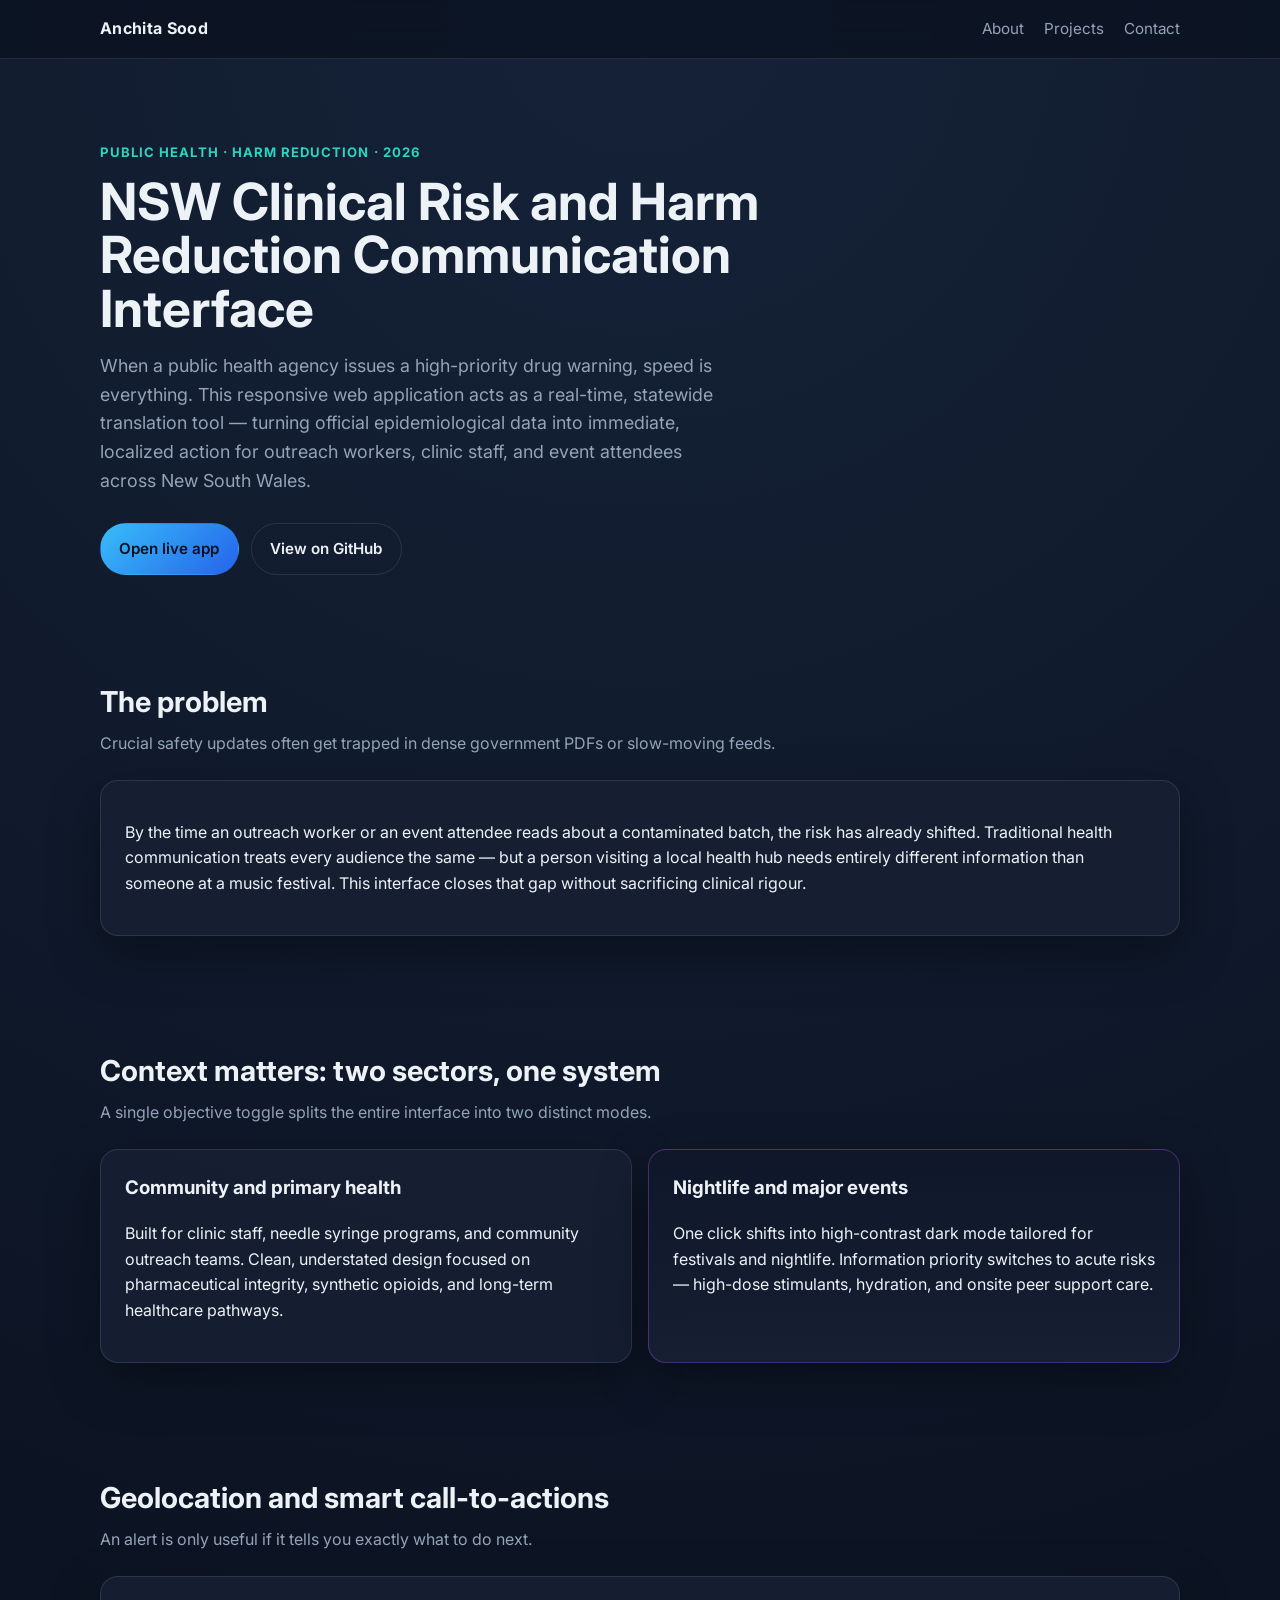
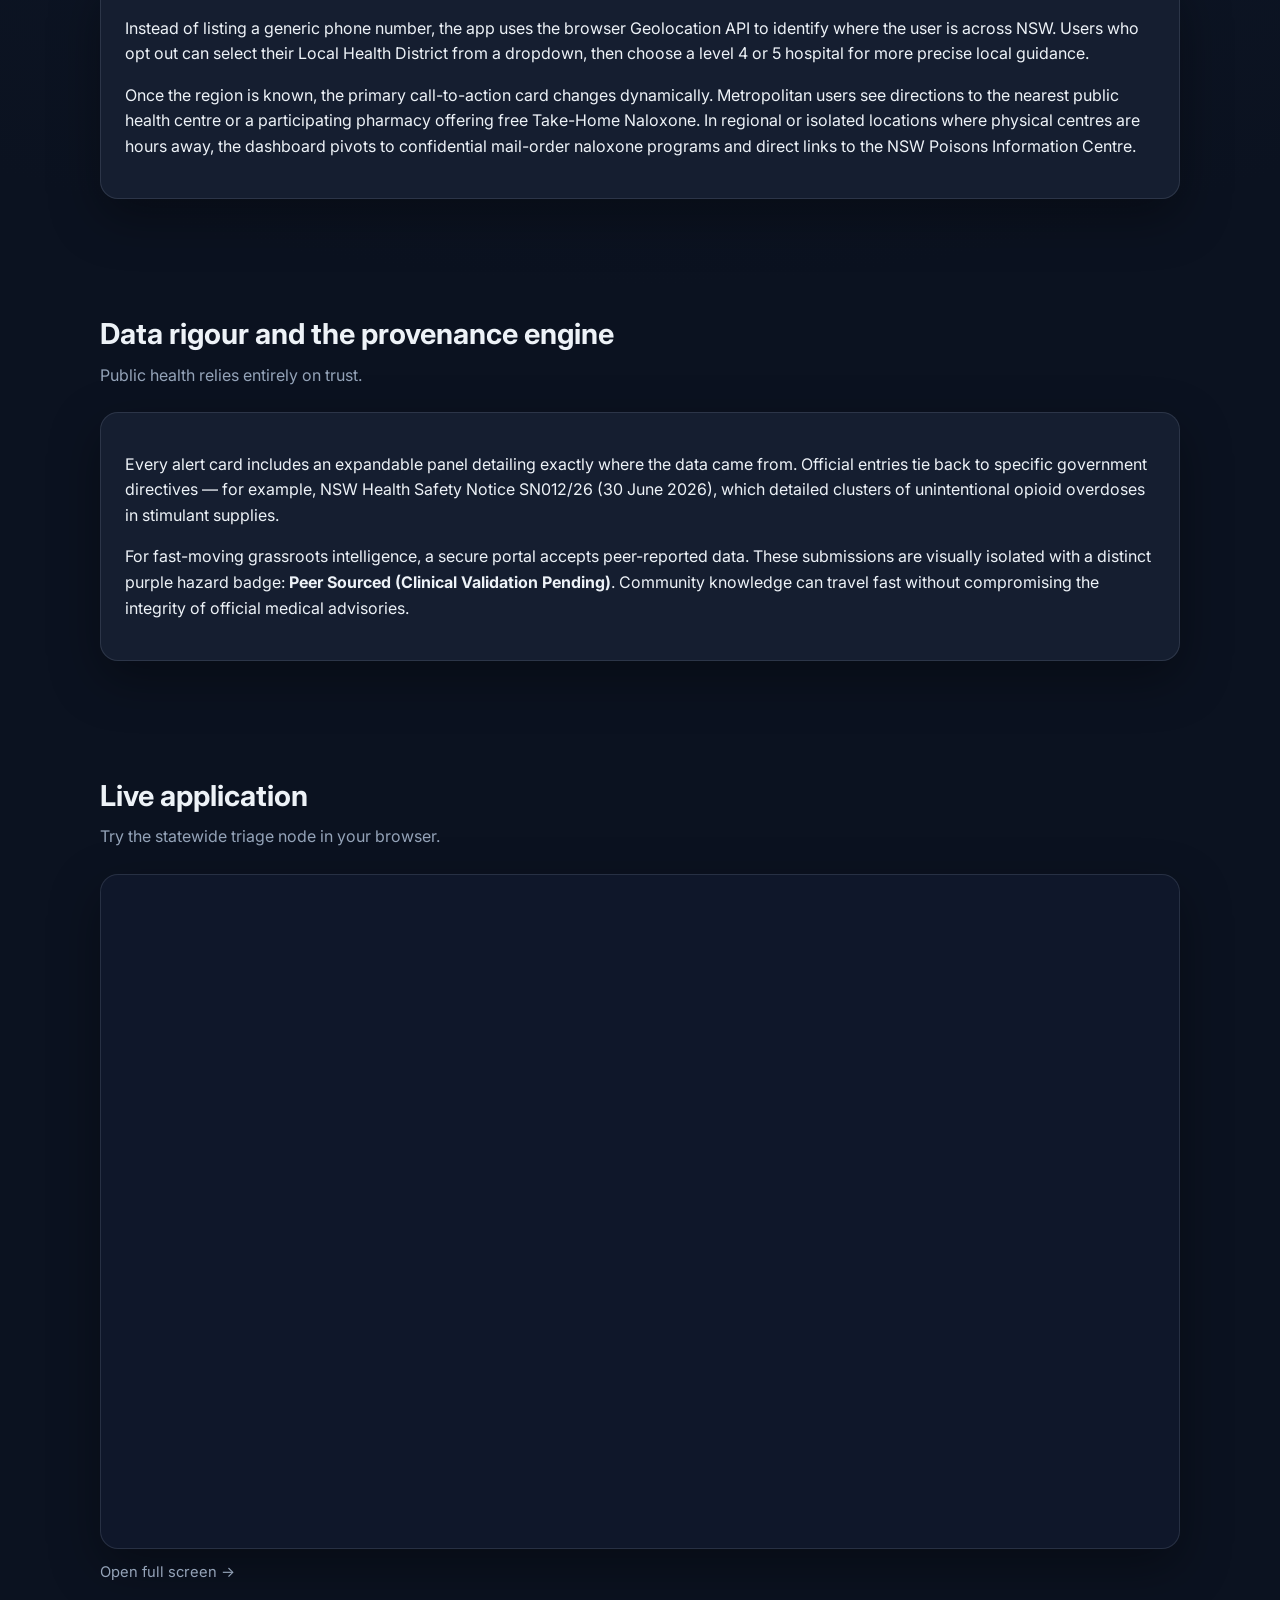
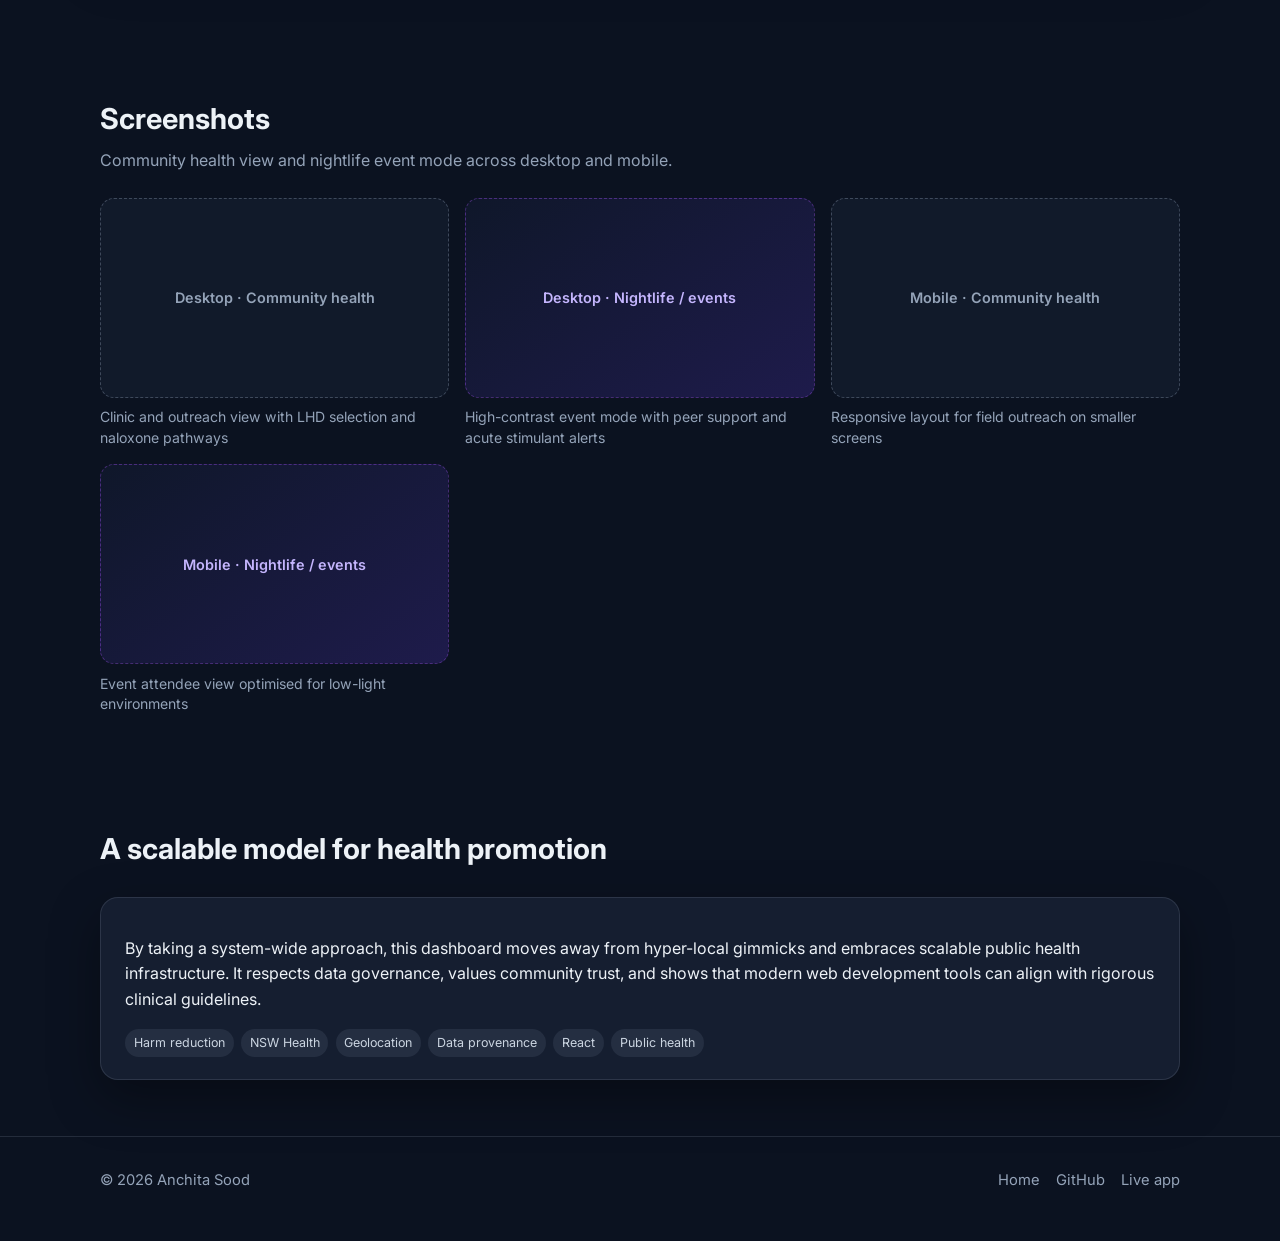
==== sentinel-aod.html @ 4f30a3ff "Add sentinel-AOD as featured project with showcase page. Project page copy follows the harm-reductio" ====
<!DOCTYPE html>
<html lang="en">
<head>
  <script async src="https://www.googletagmanager.com/gtag/js?id=G-G775LLCF8V"></script>
  <script>
    window.dataLayer = window.dataLayer || [];
    function gtag(){dataLayer.push(arguments);}
    gtag('js', new Date());
    gtag('config', 'G-G775LLCF8V');
  </script>
  <meta charset="UTF-8" />
  <meta name="viewport" content="width=device-width, initial-scale=1.0" />
  <meta name="description" content="NSW Clinical Risk and Harm Reduction Communication Interface — a real-time statewide tool that turns official epidemiological data into immediate, localized action." />
  <title>NSW Clinical Risk Interface · Anchita Sood</title>
  <link rel="preconnect" href="https://fonts.googleapis.com" />
  <link rel="preconnect" href="https://fonts.gstatic.com" crossorigin />
  <link href="https://fonts.googleapis.com/css2?family=Inter:wght@400;600;700&display=swap" rel="stylesheet" />
  <link rel="stylesheet" href="assets/styles.css" />
</head>
<body>
  <header class="site-header">
    <div class="container nav">
      <a class="brand" href="index.html">Anchita Sood</a>
      <nav class="nav-links" aria-label="Primary">
        <a href="index.html#about">About</a>
        <a href="index.html#projects">Projects</a>
        <a href="index.html#contact">Contact</a>
      </nav>
    </div>
  </header>

  <main>
    <section class="hero project-hero">
      <div class="container">
        <span class="eyebrow">Public health · Harm reduction · 2026</span>
        <h1>NSW Clinical Risk and Harm Reduction Communication Interface</h1>
        <p class="lead">
          When a public health agency issues a high-priority drug warning, speed is everything.
          This responsive web application acts as a real-time, statewide translation tool — turning
          official epidemiological data into immediate, localized action for outreach workers,
          clinic staff, and event attendees across New South Wales.
        </p>
        <div class="hero-actions">
          <a
            class="button button-primary"
            href="https://anchita88-sys.github.io/sentinel-AOD/"
            target="_blank"
            rel="noopener noreferrer"
          >
            Open live app
          </a>
          <a
            class="button button-secondary"
            href="https://github.com/anchita88-sys/sentinel-AOD"
            target="_blank"
            rel="noopener noreferrer"
          >
            View on GitHub
          </a>
        </div>
      </div>
    </section>

    <section class="section">
      <div class="container">
        <div class="section-header">
          <h2>The problem</h2>
          <p>Crucial safety updates often get trapped in dense government PDFs or slow-moving feeds.</p>
        </div>
        <article class="panel">
          <p>
            By the time an outreach worker or an event attendee reads about a contaminated batch,
            the risk has already shifted. Traditional health communication treats every audience the
            same — but a person visiting a local health hub needs entirely different information
            than someone at a music festival. This interface closes that gap without sacrificing
            clinical rigour.
          </p>
        </article>
      </div>
    </section>

    <section class="section">
      <div class="container">
        <div class="section-header">
          <h2>Context matters: two sectors, one system</h2>
          <p>A single objective toggle splits the entire interface into two distinct modes.</p>
        </div>
        <div class="feature-split">
          <article class="panel feature-panel">
            <h3>Community and primary health</h3>
            <p>
              Built for clinic staff, needle syringe programs, and community outreach teams.
              Clean, understated design focused on pharmaceutical integrity, synthetic opioids,
              and long-term healthcare pathways.
            </p>
          </article>
          <article class="panel feature-panel feature-panel-night">
            <h3>Nightlife and major events</h3>
            <p>
              One click shifts into high-contrast dark mode tailored for festivals and nightlife.
              Information priority switches to acute risks — high-dose stimulants, hydration,
              and onsite peer support care.
            </p>
          </article>
        </div>
      </div>
    </section>

    <section class="section">
      <div class="container">
        <div class="section-header">
          <h2>Geolocation and smart call-to-actions</h2>
          <p>An alert is only useful if it tells you exactly what to do next.</p>
        </div>
        <article class="panel">
          <p>
            Instead of listing a generic phone number, the app uses the browser Geolocation API
            to identify where the user is across NSW. Users who opt out can select their Local
            Health District from a dropdown, then choose a level 4 or 5 hospital for more precise
            local guidance.
          </p>
          <p>
            Once the region is known, the primary call-to-action card changes dynamically.
            Metropolitan users see directions to the nearest public health centre or a participating
            pharmacy offering free Take-Home Naloxone. In regional or isolated locations where
            physical centres are hours away, the dashboard pivots to confidential mail-order
            naloxone programs and direct links to the NSW Poisons Information Centre.
          </p>
        </article>
      </div>
    </section>

    <section class="section">
      <div class="container">
        <div class="section-header">
          <h2>Data rigour and the provenance engine</h2>
          <p>Public health relies entirely on trust.</p>
        </div>
        <article class="panel">
          <p>
            Every alert card includes an expandable panel detailing exactly where the data came from.
            Official entries tie back to specific government directives — for example, NSW Health
            Safety Notice SN012/26 (30 June 2026), which detailed clusters of unintentional opioid
            overdoses in stimulant supplies.
          </p>
          <p>
            For fast-moving grassroots intelligence, a secure portal accepts peer-reported data.
            These submissions are visually isolated with a distinct purple hazard badge:
            <strong>Peer Sourced (Clinical Validation Pending)</strong>. Community knowledge can
            travel fast without compromising the integrity of official medical advisories.
          </p>
        </article>
      </div>
    </section>

    <section class="section">
      <div class="container">
        <div class="section-header">
          <h2>Live application</h2>
          <p>Try the statewide triage node in your browser.</p>
        </div>
        <div class="live-embed">
          <iframe
            title="NSW Clinical Risk and Harm Reduction Communication Interface"
            src="https://anchita88-sys.github.io/sentinel-AOD/"
            loading="lazy"
          ></iframe>
        </div>
        <p class="embed-note">
          <a href="https://anchita88-sys.github.io/sentinel-AOD/" target="_blank" rel="noopener noreferrer">
            Open full screen →
          </a>
        </p>
      </div>
    </section>

    <section class="section">
      <div class="container">
        <div class="section-header">
          <h2>Screenshots</h2>
          <p>Community health view and nightlife event mode across desktop and mobile.</p>
        </div>
        <div class="screenshot-grid">
          <figure class="screenshot-card">
            <div class="screenshot-placeholder" aria-label="Desktop community health view placeholder">
              <span>Desktop · Community health</span>
            </div>
            <figcaption>Clinic and outreach view with LHD selection and naloxone pathways</figcaption>
          </figure>
          <figure class="screenshot-card">
            <div class="screenshot-placeholder screenshot-placeholder-dark" aria-label="Desktop nightlife view placeholder">
              <span>Desktop · Nightlife / events</span>
            </div>
            <figcaption>High-contrast event mode with peer support and acute stimulant alerts</figcaption>
          </figure>
          <figure class="screenshot-card">
            <div class="screenshot-placeholder" aria-label="Mobile community view placeholder">
              <span>Mobile · Community health</span>
            </div>
            <figcaption>Responsive layout for field outreach on smaller screens</figcaption>
          </figure>
          <figure class="screenshot-card">
            <div class="screenshot-placeholder screenshot-placeholder-dark" aria-label="Mobile nightlife view placeholder">
              <span>Mobile · Nightlife / events</span>
            </div>
            <figcaption>Event attendee view optimised for low-light environments</figcaption>
          </figure>
        </div>
      </div>
    </section>

    <section class="section">
      <div class="container">
        <div class="section-header">
          <h2>A scalable model for health promotion</h2>
        </div>
        <article class="panel">
          <p>
            By taking a system-wide approach, this dashboard moves away from hyper-local gimmicks
            and embraces scalable public health infrastructure. It respects data governance, values
            community trust, and shows that modern web development tools can align with rigorous
            clinical guidelines.
          </p>
          <div class="tag-list" style="margin-top: 1rem;">
            <span class="tag">Harm reduction</span>
            <span class="tag">NSW Health</span>
            <span class="tag">Geolocation</span>
            <span class="tag">Data provenance</span>
            <span class="tag">React</span>
            <span class="tag">Public health</span>
          </div>
        </article>
      </div>
    </section>
  </main>

  <footer class="site-footer">
    <div class="container footer-row">
      <span>© <span id="year"></span> Anchita Sood</span>
      <div class="footer-links">
        <a href="index.html">Home</a>
        <a href="https://github.com/anchita88-sys/sentinel-AOD" target="_blank" rel="noopener noreferrer">GitHub</a>
        <a href="https://anchita88-sys.github.io/sentinel-AOD/" target="_blank" rel="noopener noreferrer">Live app</a>
      </div>
    </div>
  </footer>

  <script>
    document.getElementById("year").textContent = new Date().getFullYear();
  </script>
</body>
</html>
---- assets/styles.css ----
:root {
  --bg: #0b1220;
  --bg-soft: #121b2e;
  --card: #172033;
  --text: #edf2f7;
  --muted: #94a3b8;
  --accent: #38bdf8;
  --accent-2: #2dd4bf;
  --border: rgba(148, 163, 184, 0.18);
  --shadow: 0 18px 50px rgba(0, 0, 0, 0.35);
  --radius: 18px;
  --max: 1080px;
}

* {
  box-sizing: border-box;
}

html {
  scroll-behavior: smooth;
}

body {
  margin: 0;
  font-family: Inter, "Segoe UI", system-ui, sans-serif;
  background: radial-gradient(circle at top, #152238 0%, var(--bg) 42%);
  color: var(--text);
  line-height: 1.6;
  overflow-x: hidden;
}

a {
  color: inherit;
  text-decoration: none;
}

.container {
  width: min(calc(100% - 2rem), var(--max));
  margin: 0 auto;
}

.site-header {
  position: sticky;
  top: 0;
  z-index: 10;
  backdrop-filter: blur(14px);
  background: rgba(11, 18, 32, 0.78);
  border-bottom: 1px solid var(--border);
}

.nav {
  display: flex;
  align-items: center;
  justify-content: space-between;
  gap: 1rem;
  padding: 1rem 0;
}

.brand {
  font-weight: 700;
  letter-spacing: 0.02em;
}

.nav-links {
  display: flex;
  gap: 1.25rem;
  font-size: 0.95rem;
  color: var(--muted);
}

.nav-links a:hover,
.footer-links a:hover {
  color: var(--text);
}

.hero {
  padding: 5rem 0 3rem;
}

.eyebrow {
  display: inline-block;
  font-size: 0.82rem;
  font-weight: 700;
  letter-spacing: 0.08em;
  text-transform: uppercase;
  color: var(--accent-2);
  margin-bottom: 0.75rem;
}

.hero h1 {
  font-size: clamp(2.4rem, 5vw, 4rem);
  line-height: 1.05;
  margin: 0 0 1rem;
  max-width: 12ch;
}

.lead {
  font-size: 1.12rem;
  color: var(--muted);
  max-width: 58ch;
  margin: 0 0 1.75rem;
}

.hero-actions,
.card-links {
  display: flex;
  flex-wrap: wrap;
  gap: 0.75rem;
}

.button {
  display: inline-flex;
  align-items: center;
  justify-content: center;
  padding: 0.8rem 1.15rem;
  border-radius: 999px;
  border: 1px solid transparent;
  font-weight: 600;
  font-size: 0.95rem;
  transition: transform 0.15s ease, background 0.15s ease, border-color 0.15s ease;
}

.button:hover {
  transform: translateY(-1px);
}

.button-primary {
  background: linear-gradient(135deg, var(--accent), #2563eb);
  color: #04111f;
}

.button-secondary {
  background: transparent;
  border-color: var(--border);
  color: var(--text);
}

.section {
  padding: 3.5rem 0;
}

.section-header {
  margin-bottom: 1.5rem;
}

.section-header h2 {
  margin: 0 0 0.35rem;
  font-size: 1.8rem;
}

.section-header p {
  margin: 0;
  color: var(--muted);
}

.about-grid {
  display: grid;
  grid-template-columns: 1.4fr 1fr;
  gap: 1rem;
}

.panel {
  background: rgba(23, 32, 51, 0.88);
  border: 1px solid var(--border);
  border-radius: var(--radius);
  padding: 1.4rem 1.5rem;
  box-shadow: var(--shadow);
}

.panel h3 {
  margin-top: 0;
}

.panel ul {
  margin: 0;
  padding-left: 1.1rem;
  color: var(--muted);
}

.projects-grid {
  display: grid;
  grid-template-columns: repeat(auto-fit, minmax(280px, 1fr));
  gap: 1rem;
}

.project-card {
  background: rgba(23, 32, 51, 0.92);
  border: 1px solid var(--border);
  border-radius: var(--radius);
  padding: 1.4rem;
  box-shadow: var(--shadow);
  display: flex;
  flex-direction: column;
  gap: 0.85rem;
}

.project-card.featured {
  border-color: rgba(56, 189, 248, 0.45);
  background: linear-gradient(180deg, rgba(30, 41, 59, 0.95), rgba(23, 32, 51, 0.95));
}

.project-meta {
  display: flex;
  justify-content: space-between;
  gap: 0.75rem;
  color: var(--muted);
  font-size: 0.85rem;
}

.tag-list {
  display: flex;
  flex-wrap: wrap;
  gap: 0.45rem;
}

.tag {
  font-size: 0.78rem;
  padding: 0.25rem 0.55rem;
  border-radius: 999px;
  background: rgba(148, 163, 184, 0.12);
  color: #cbd5e1;
}

.project-card h3 {
  margin: 0;
  font-size: 1.2rem;
}

.project-card p {
  margin: 0;
  color: var(--muted);
  flex: 1;
}

.link-chip {
  display: inline-flex;
  align-items: center;
  gap: 0.35rem;
  padding: 0.55rem 0.85rem;
  border-radius: 999px;
  border: 1px solid var(--border);
  font-size: 0.88rem;
  color: var(--text);
}

.link-chip:hover {
  border-color: rgba(56, 189, 248, 0.5);
  color: var(--accent);
}

.empty-state {
  color: var(--muted);
  font-style: italic;
}

.contact-section {
  padding-bottom: 4.5rem;
}

.contact-grid {
  display: grid;
  grid-template-columns: repeat(auto-fit, minmax(min(100%, 260px), 1fr));
  gap: 1rem;
}

.contact-card {
  display: flex;
  flex-direction: column;
  gap: 0.45rem;
  padding: 1.35rem 1.4rem;
  border-radius: var(--radius);
  border: 1px solid var(--border);
  background: rgba(23, 32, 51, 0.88);
  box-shadow: var(--shadow);
  transition: transform 0.18s ease, border-color 0.18s ease, background 0.18s ease;
  min-width: 0;
}

.contact-card:hover {
  transform: translateY(-3px);
  border-color: rgba(56, 189, 248, 0.45);
  background: rgba(28, 39, 61, 0.95);
}

.contact-card-primary {
  background: linear-gradient(145deg, rgba(37, 99, 235, 0.22), rgba(23, 32, 51, 0.95));
  border-color: rgba(56, 189, 248, 0.35);
}

.contact-card-primary:hover {
  border-color: rgba(56, 189, 248, 0.65);
  background: linear-gradient(145deg, rgba(37, 99, 235, 0.3), rgba(28, 39, 61, 0.98));
}

.contact-icon {
  display: inline-flex;
  align-items: center;
  justify-content: center;
  width: 2.5rem;
  height: 2.5rem;
  border-radius: 12px;
  background: rgba(148, 163, 184, 0.1);
  color: var(--accent);
  margin-bottom: 0.35rem;
}

.contact-icon svg {
  width: 1.25rem;
  height: 1.25rem;
}

.contact-label {
  font-size: 0.78rem;
  font-weight: 700;
  letter-spacing: 0.07em;
  text-transform: uppercase;
  color: var(--accent-2);
}

.contact-value {
  font-size: 1.05rem;
  font-weight: 600;
  color: var(--text);
  overflow-wrap: anywhere;
}

.contact-hint {
  font-size: 0.88rem;
  color: var(--muted);
  line-height: 1.45;
  margin-top: 0.15rem;
}

.site-footer {
  border-top: 1px solid var(--border);
  padding: 2rem 0 3rem;
  color: var(--muted);
  font-size: 0.92rem;
}

.footer-row {
  display: flex;
  justify-content: space-between;
  gap: 1rem;
  flex-wrap: wrap;
}

.footer-links {
  display: flex;
  gap: 1rem;
}

@media (max-width: 760px) {
  .nav-links {
    display: none;
  }

  .container {
    width: min(calc(100% - 1.25rem), var(--max));
  }

  .section {
    padding: 2.75rem 0;
  }

  .section-header h2 {
    font-size: 1.55rem;
  }

  .about-grid {
    grid-template-columns: 1fr;
  }

  .contact-section {
    padding-bottom: 3rem;
  }

  .contact-grid {
    grid-template-columns: 1fr;
    gap: 0.75rem;
  }

  .contact-card {
    display: grid;
    grid-template-columns: 3rem 1fr;
    grid-template-rows: auto auto auto;
    column-gap: 0.9rem;
    row-gap: 0.15rem;
    align-items: start;
    padding: 1rem 1rem;
    box-shadow: none;
  }

  .contact-card:hover {
    transform: none;
  }

  .contact-icon {
    grid-row: 1 / span 3;
    grid-column: 1;
    align-self: center;
    margin-bottom: 0;
    width: 3rem;
    height: 3rem;
    border-radius: 14px;
  }

  .contact-label,
  .contact-value,
  .contact-hint {
    grid-column: 2;
  }

  .contact-value {
    font-size: 0.98rem;
    line-height: 1.35;
  }

  .contact-hint {
    font-size: 0.82rem;
    margin-top: 0;
  }

  .hero {
    padding-top: 3.5rem;
  }

  .footer-row {
    flex-direction: column;
    align-items: flex-start;
  }

  .footer-links {
    flex-wrap: wrap;
    gap: 0.75rem 1rem;
  }
}

/* Project showcase pages */
.project-hero h1 {
  max-width: 22ch;
  font-size: clamp(2rem, 4.5vw, 3.2rem);
}

.feature-split {
  display: grid;
  grid-template-columns: repeat(auto-fit, minmax(280px, 1fr));
  gap: 1rem;
}

.feature-panel h3 {
  margin-top: 0;
}

.feature-panel-night {
  background: linear-gradient(180deg, rgba(15, 23, 42, 0.98), rgba(23, 32, 51, 0.95));
  border-color: rgba(168, 85, 247, 0.35);
}

.live-embed {
  border: 1px solid var(--border);
  border-radius: var(--radius);
  overflow: hidden;
  box-shadow: var(--shadow);
  background: #0f172a;
  aspect-ratio: 16 / 10;
}

.live-embed iframe {
  width: 100%;
  height: 100%;
  border: 0;
  display: block;
}

.embed-note {
  margin: 0.75rem 0 0;
  font-size: 0.92rem;
  color: var(--muted);
}

.embed-note a:hover {
  color: var(--accent);
}

.screenshot-grid {
  display: grid;
  grid-template-columns: repeat(auto-fit, minmax(260px, 1fr));
  gap: 1rem;
}

.screenshot-card {
  margin: 0;
}

.screenshot-placeholder {
  display: flex;
  align-items: center;
  justify-content: center;
  min-height: 200px;
  border-radius: calc(var(--radius) - 4px);
  border: 1px dashed rgba(148, 163, 184, 0.35);
  background: rgba(23, 32, 51, 0.6);
  color: var(--muted);
  font-size: 0.9rem;
  font-weight: 600;
  text-align: center;
  padding: 1rem;
}

.screenshot-placeholder-dark {
  background: linear-gradient(145deg, #0f172a, #1e1b4b);
  border-color: rgba(168, 85, 247, 0.35);
  color: #c4b5fd;
}

.screenshot-card figcaption {
  margin-top: 0.6rem;
  font-size: 0.88rem;
  color: var(--muted);
  line-height: 1.45;
}
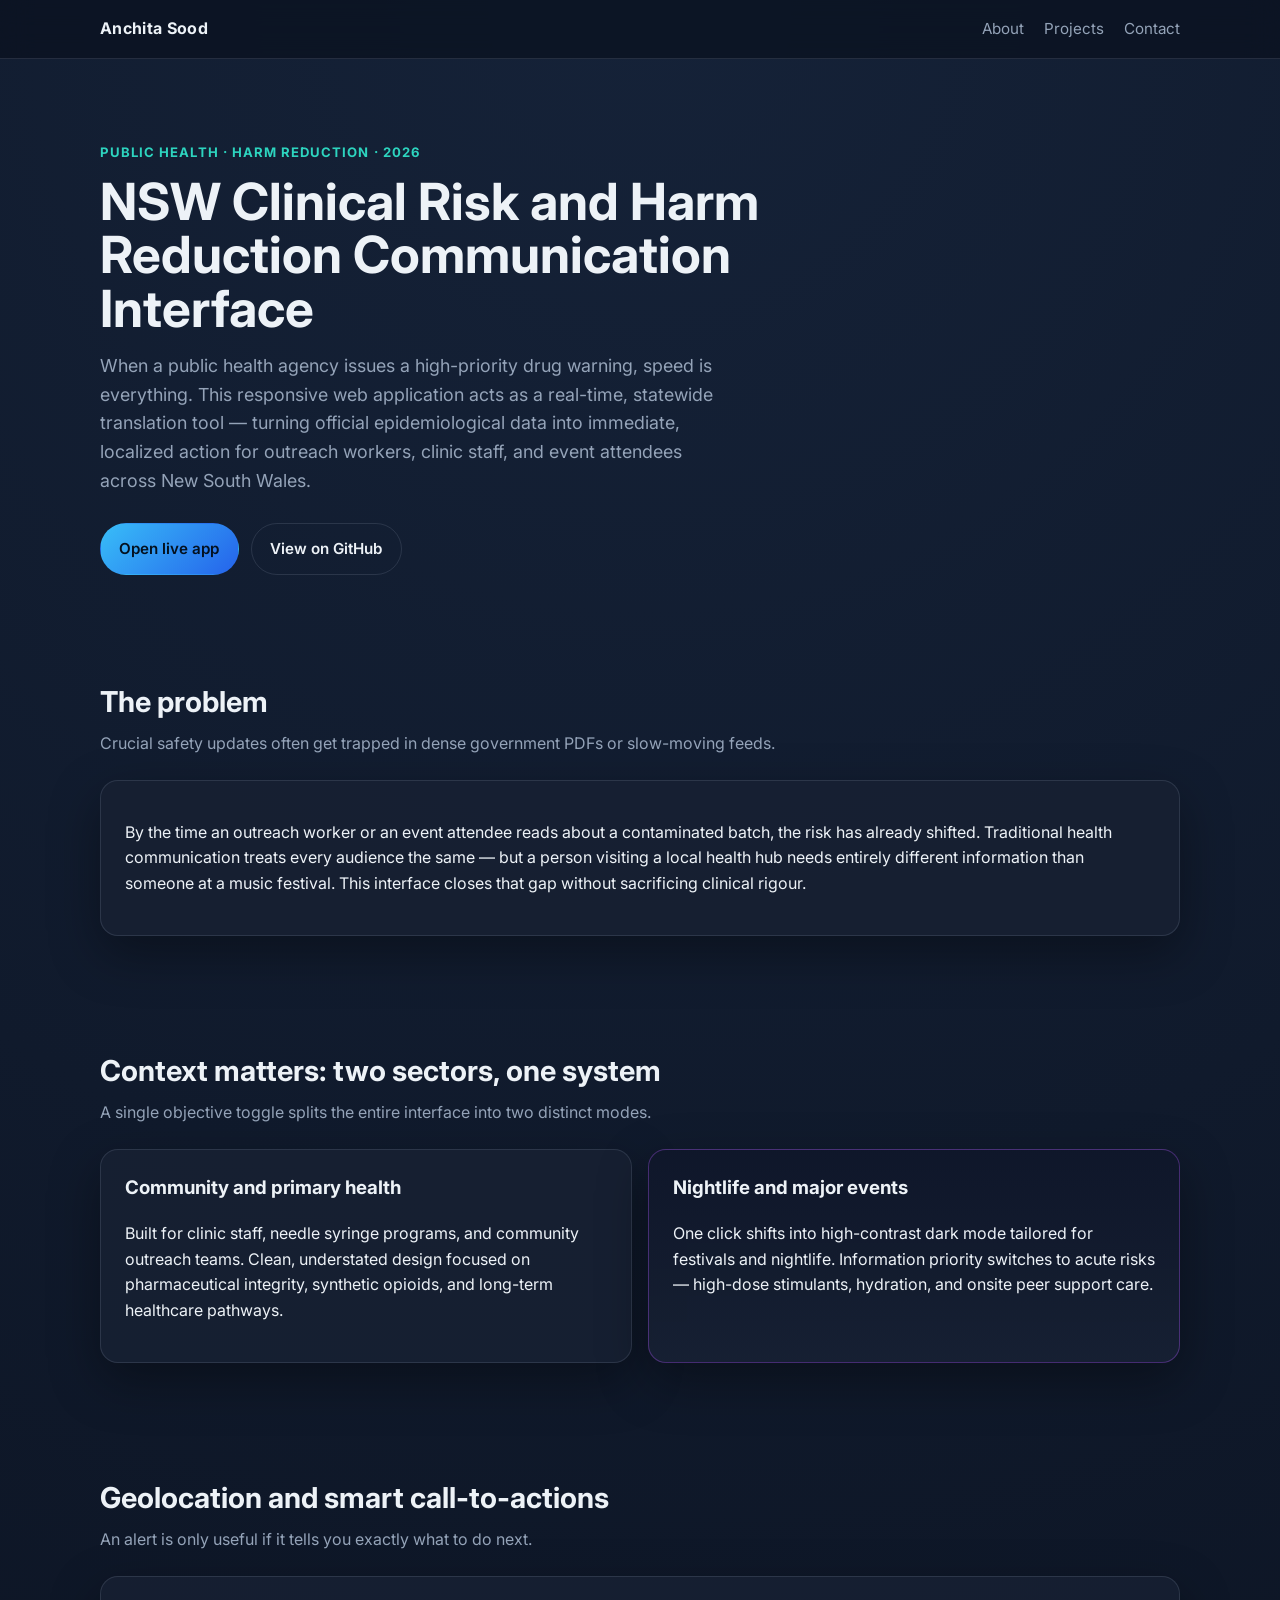
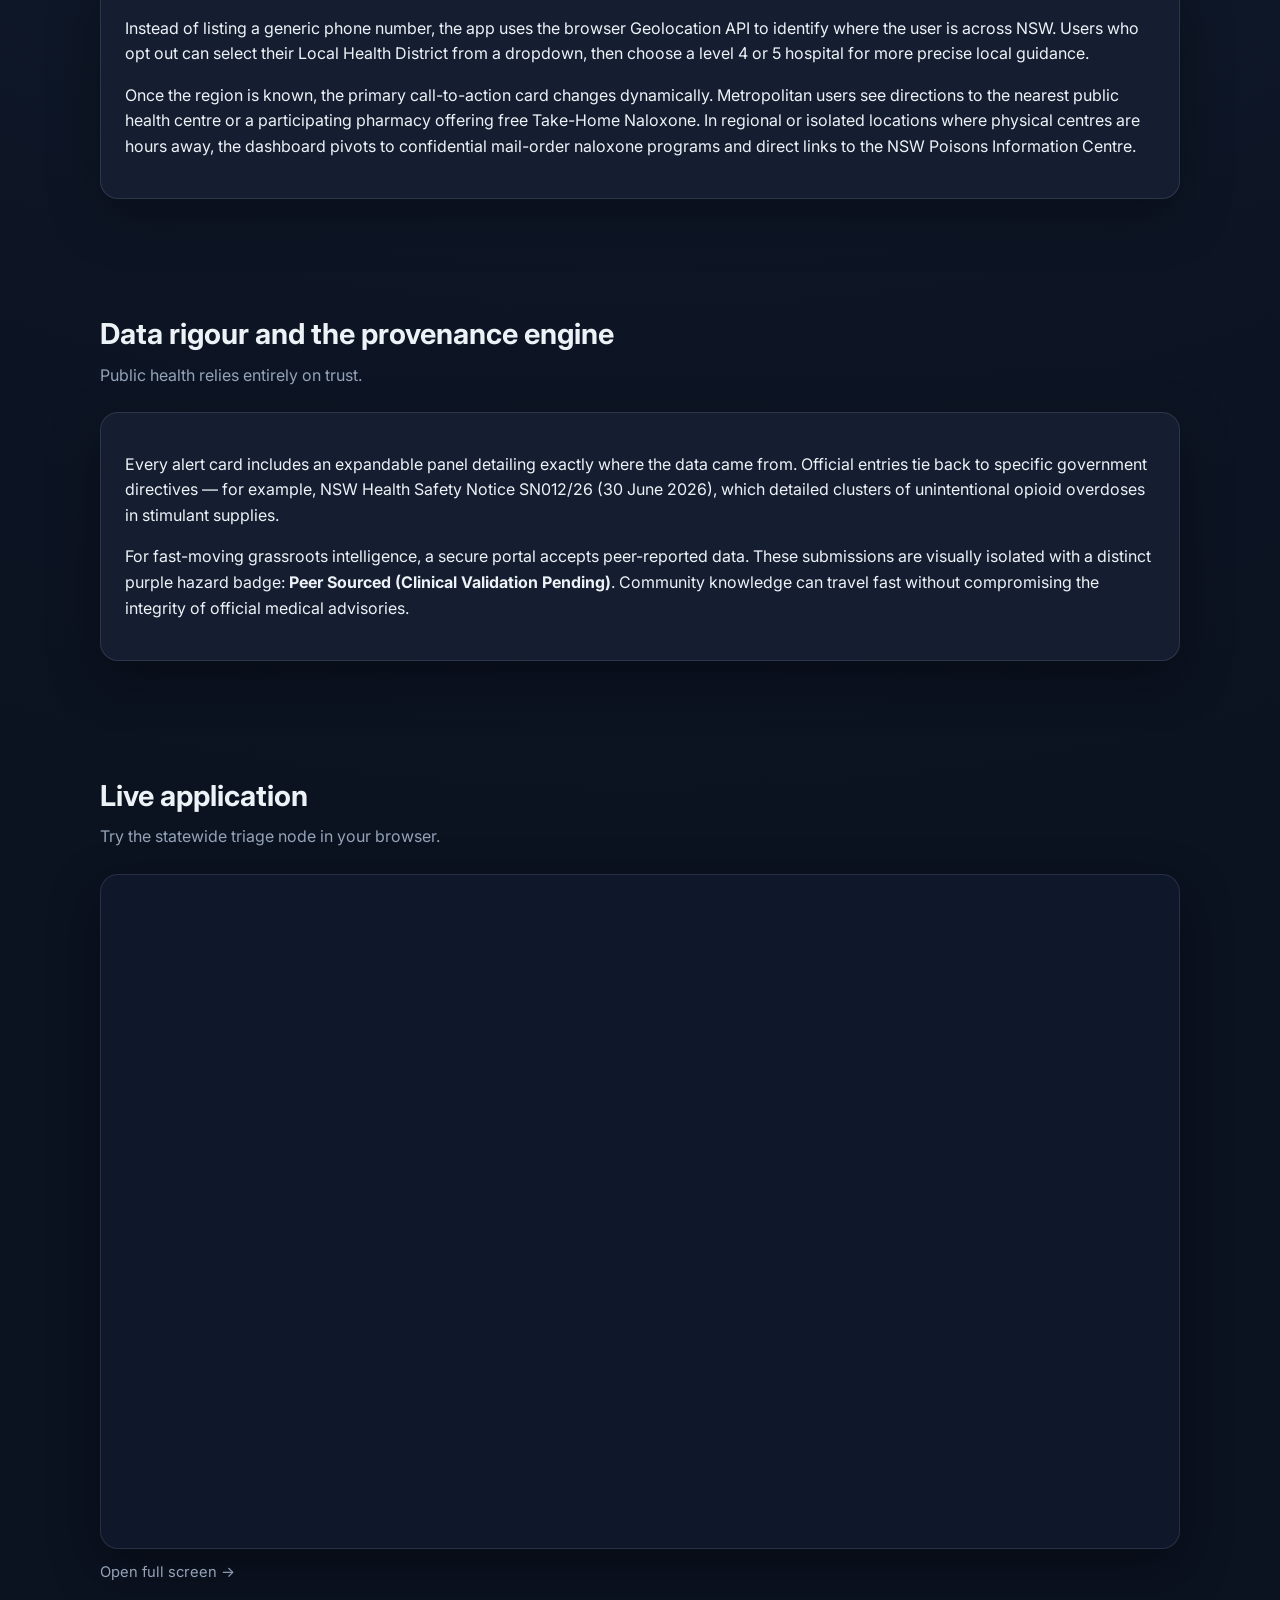
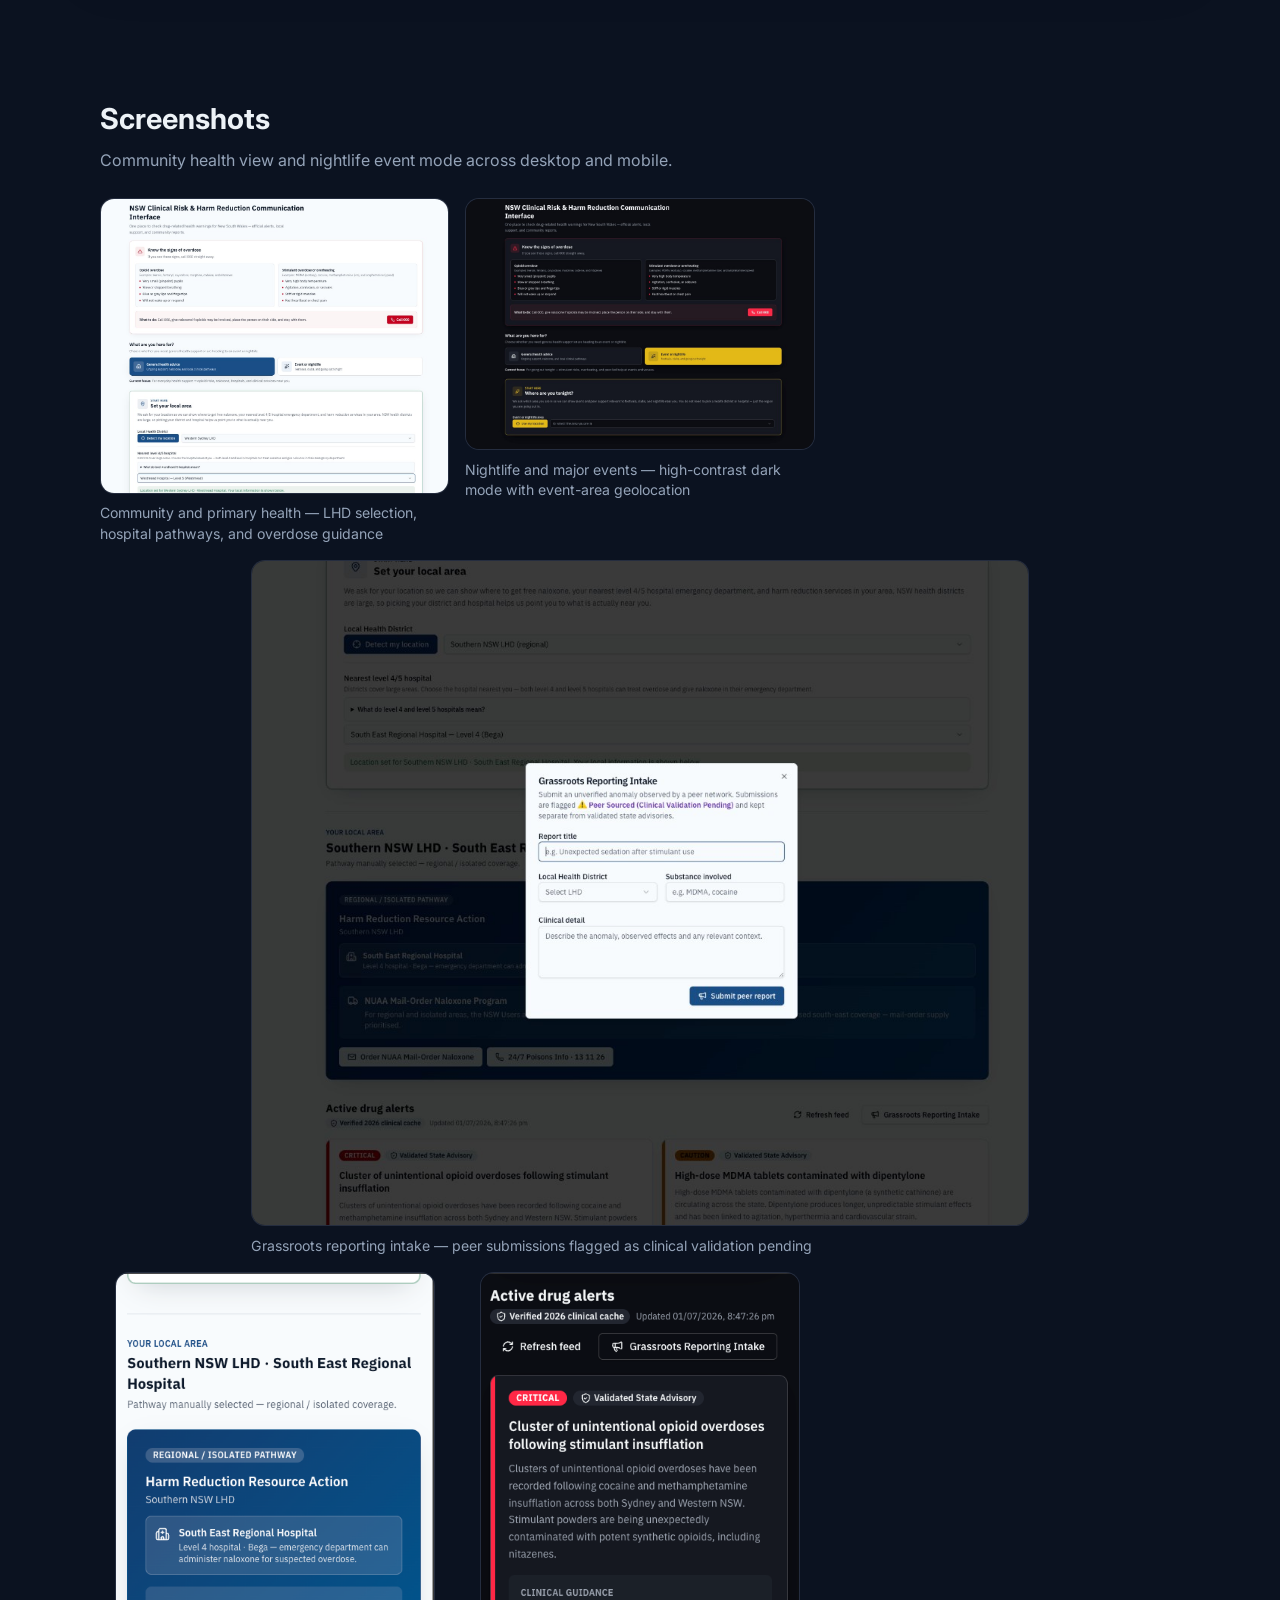
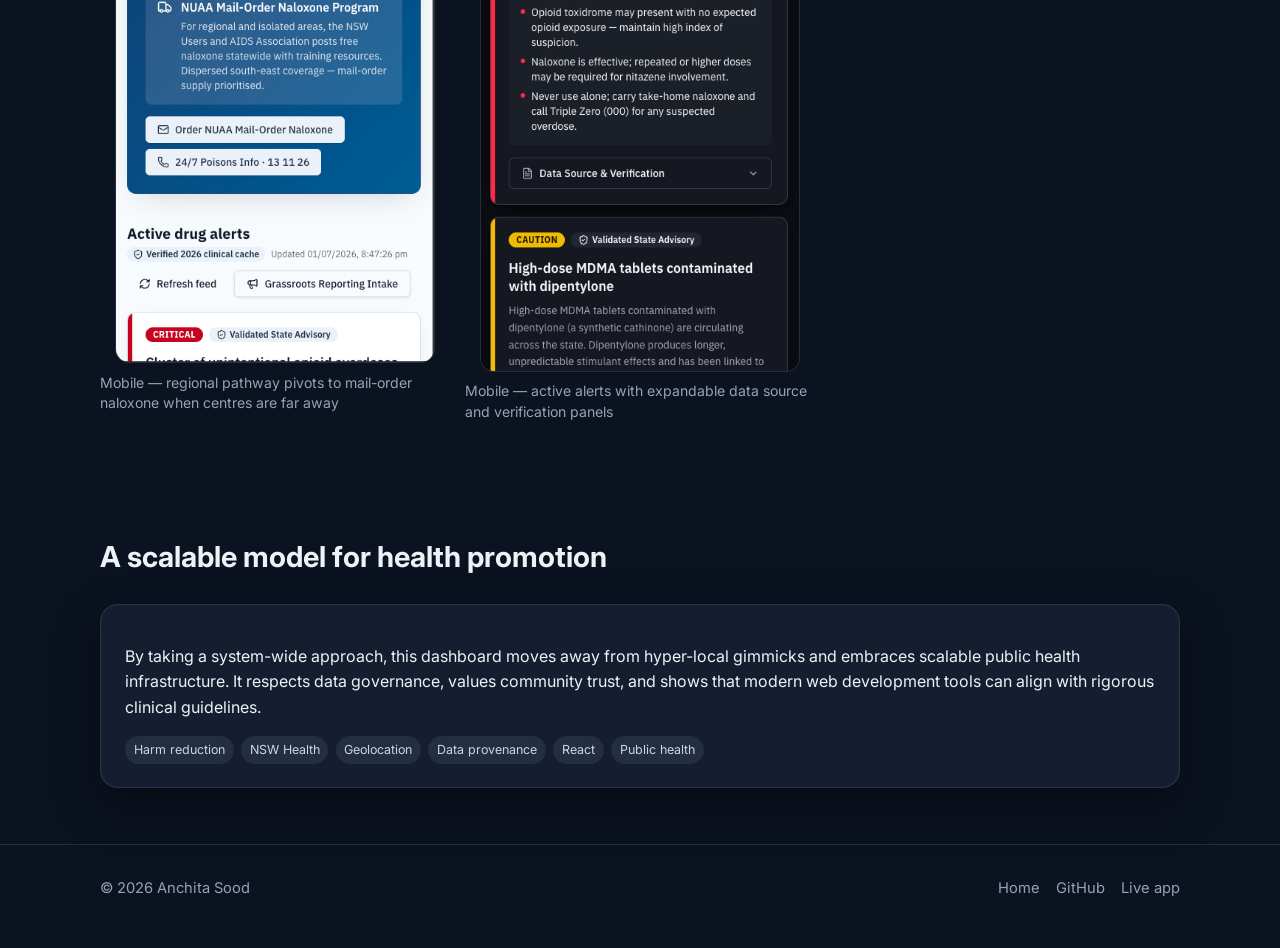
==== commit 6f40f9af: "Add sentinel-AOD screenshots to project showcase page. Replaces placeholders with desktop, mobile, a" ====
--- a/sentinel-aod.html
+++ b/sentinel-aod.html
@@ -182,28 +182,49 @@
         </div>
         <div class="screenshot-grid">
           <figure class="screenshot-card">
-            <div class="screenshot-placeholder" aria-label="Desktop community health view placeholder">
-              <span>Desktop · Community health</span>
-            </div>
-            <figcaption>Clinic and outreach view with LHD selection and naloxone pathways</figcaption>
-          </figure>
-          <figure class="screenshot-card">
-            <div class="screenshot-placeholder screenshot-placeholder-dark" aria-label="Desktop nightlife view placeholder">
-              <span>Desktop · Nightlife / events</span>
-            </div>
-            <figcaption>High-contrast event mode with peer support and acute stimulant alerts</figcaption>
-          </figure>
-          <figure class="screenshot-card">
-            <div class="screenshot-placeholder" aria-label="Mobile community view placeholder">
-              <span>Mobile · Community health</span>
-            </div>
-            <figcaption>Responsive layout for field outreach on smaller screens</figcaption>
-          </figure>
-          <figure class="screenshot-card">
-            <div class="screenshot-placeholder screenshot-placeholder-dark" aria-label="Mobile nightlife view placeholder">
-              <span>Mobile · Nightlife / events</span>
-            </div>
-            <figcaption>Event attendee view optimised for low-light environments</figcaption>
+            <img
+              class="screenshot-img"
+              src="assets/sentinel-aod/community-desktop.png"
+              alt="Community health desktop view with overdose signs, sector toggle, and LHD hospital selection"
+              loading="lazy"
+            />
+            <figcaption>Community and primary health — LHD selection, hospital pathways, and overdose guidance</figcaption>
+          </figure>
+          <figure class="screenshot-card">
+            <img
+              class="screenshot-img"
+              src="assets/sentinel-aod/nightlife-desktop.png"
+              alt="Nightlife event mode desktop view with dark theme and event area selection"
+              loading="lazy"
+            />
+            <figcaption>Nightlife and major events — high-contrast dark mode with event-area geolocation</figcaption>
+          </figure>
+          <figure class="screenshot-card screenshot-card-wide">
+            <img
+              class="screenshot-img"
+              src="assets/sentinel-aod/grassroots-modal.png"
+              alt="Grassroots reporting intake modal with peer-sourced validation pending badge"
+              loading="lazy"
+            />
+            <figcaption>Grassroots reporting intake — peer submissions flagged as clinical validation pending</figcaption>
+          </figure>
+          <figure class="screenshot-card">
+            <img
+              class="screenshot-img screenshot-img-mobile"
+              src="assets/sentinel-aod/community-mobile.png"
+              alt="Mobile community view showing regional mail-order naloxone pathway for Southern NSW"
+              loading="lazy"
+            />
+            <figcaption>Mobile — regional pathway pivots to mail-order naloxone when centres are far away</figcaption>
+          </figure>
+          <figure class="screenshot-card">
+            <img
+              class="screenshot-img screenshot-img-mobile"
+              src="assets/sentinel-aod/nightlife-mobile.png"
+              alt="Mobile nightlife view showing critical and caution drug alerts with data provenance panels"
+              loading="lazy"
+            />
+            <figcaption>Mobile — active alerts with expandable data source and verification panels</figcaption>
           </figure>
         </div>
       </div>
--- a/assets/styles.css
+++ b/assets/styles.css
@@ -520,3 +520,29 @@
   color: var(--muted);
   line-height: 1.45;
 }
+
+.screenshot-img {
+  width: 100%;
+  height: auto;
+  display: block;
+  border-radius: calc(var(--radius) - 4px);
+  border: 1px solid var(--border);
+  background: rgba(15, 23, 42, 0.5);
+}
+
+.screenshot-img-mobile {
+  max-width: 320px;
+  margin: 0 auto;
+}
+
+.screenshot-card-wide {
+  grid-column: 1 / -1;
+}
+
+@media (min-width: 900px) {
+  .screenshot-card-wide {
+    max-width: 72%;
+    margin: 0 auto;
+    grid-column: 1 / -1;
+  }
+}
